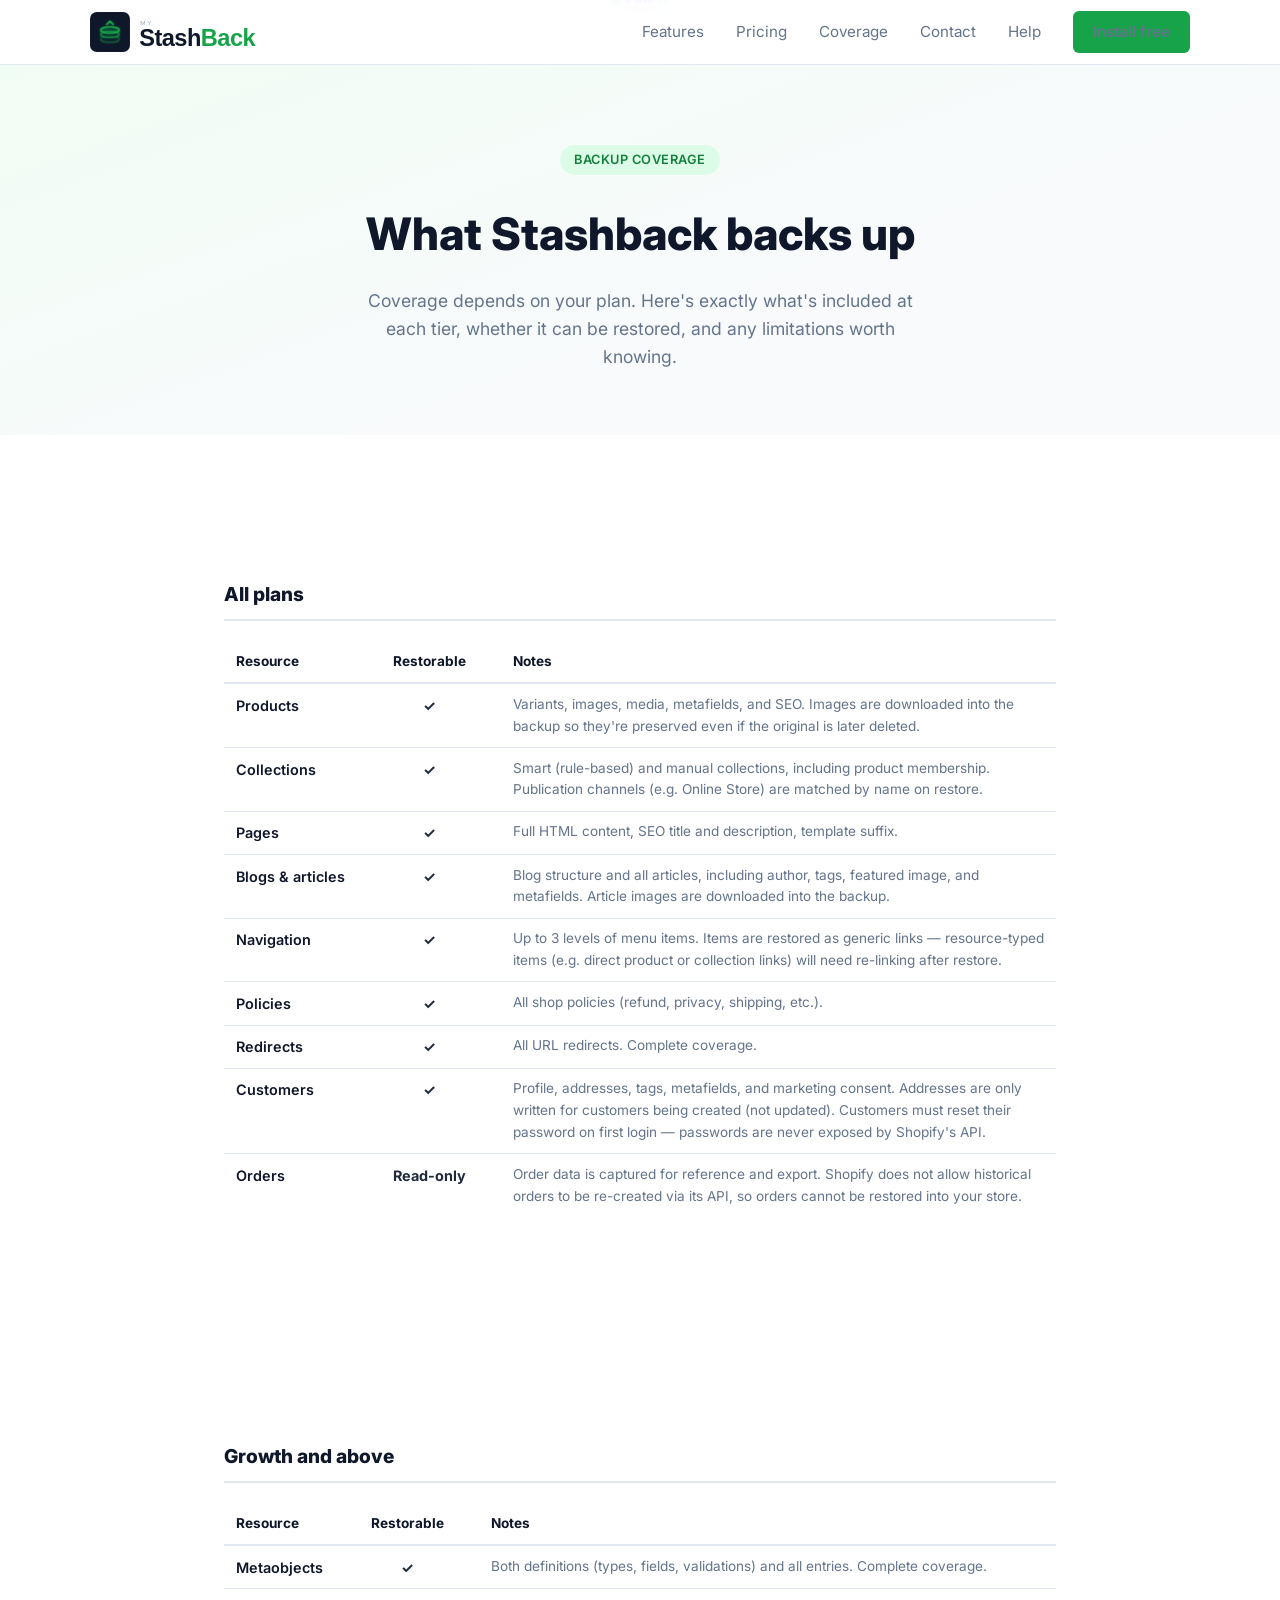
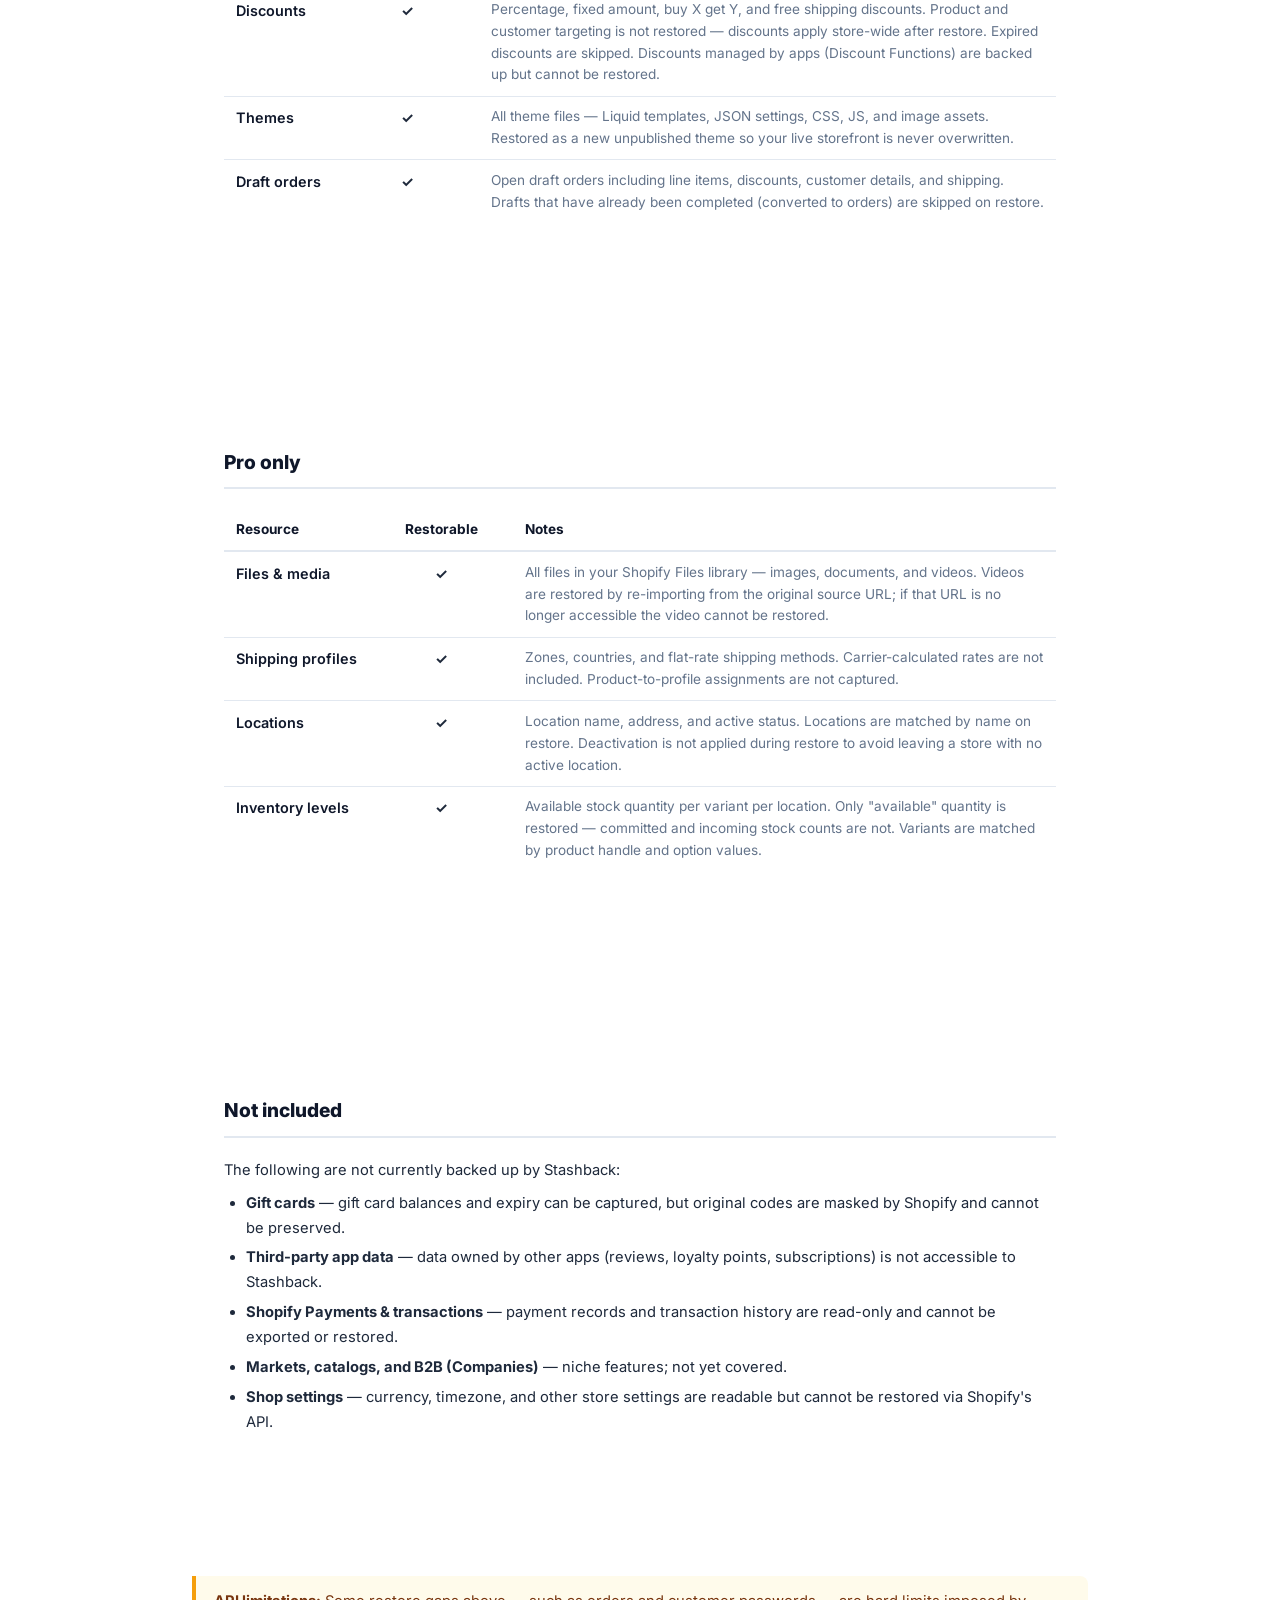
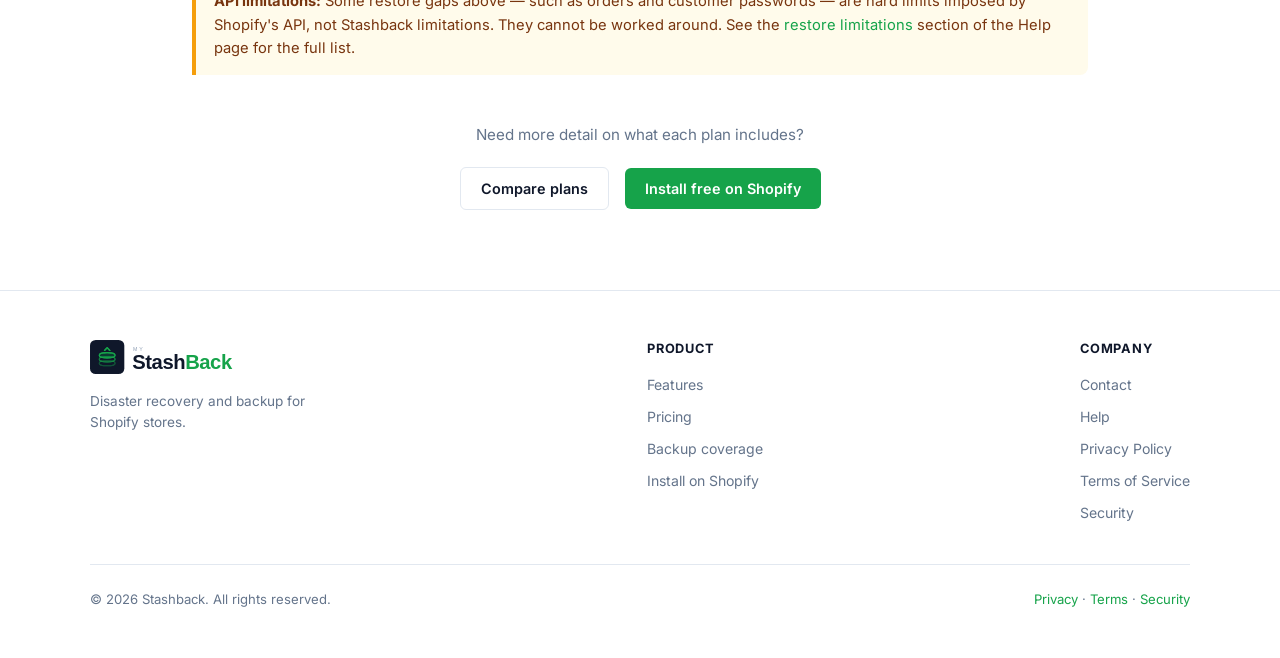
==== backup-coverage.html @ 40b05bed "feat: add backup coverage page and link it across the site New backup-coverage.html details every ba" ====
<!DOCTYPE html>
<html lang="en">
<head>
  <meta charset="UTF-8" />
  <meta name="viewport" content="width=device-width, initial-scale=1.0" />
  <title>Backup Coverage — Stashback</title>
  <meta name="description" content="See exactly what Stashback backs up and restores for your Shopify store — products, orders, customers, themes, and more — by plan." />
  <link rel="preconnect" href="https://fonts.googleapis.com">
  <link href="https://fonts.googleapis.com/css2?family=Inter:wght@400;900&display=swap" rel="stylesheet">
  <link rel="stylesheet" href="css/style.css" />
  <link rel="icon" href="/favicon.ico" sizes="any">
  <link rel="icon" href="/favicon-32x32.png" type="image/png">
  <link rel="apple-touch-icon" href="/apple-touch-icon.png">
  <style>
    .coverage-hero { background: linear-gradient(160deg, #f0fdf4 0%, #f8fafc 60%); padding: 5rem 2rem 4rem; text-align: center; }
    .coverage-hero h1 { font-size: clamp(1.8rem, 4vw, 2.8rem); font-weight: 800; color: var(--navy); margin-bottom: 1rem; }
    .coverage-hero p { font-size: 1.1rem; color: var(--gray); max-width: 560px; margin: 0 auto; }

    .coverage-body { max-width: 960px; margin: 0 auto; padding: 4rem 2rem 5rem; }

    .coverage-section { margin-bottom: 3.5rem; }
    .coverage-section h2 { font-size: 1.2rem; font-weight: 800; color: var(--navy); border-bottom: 2px solid var(--border); padding-bottom: .6rem; margin-bottom: 1.25rem; display: flex; align-items: center; gap: .6rem; flex-wrap: wrap; }

    .plan-badge { display: inline-block; font-size: .72rem; font-weight: 700; padding: .15rem .5rem; border-radius: 4px; vertical-align: middle; text-transform: uppercase; letter-spacing: .04em; }
    .badge-starter { background: #e0f2fe; color: #0369a1; }
    .badge-growth  { background: #dcfce7; color: #166534; }
    .badge-pro     { background: #ede9fe; color: #6d28d9; }

    .coverage-table { width: 100%; border-collapse: collapse; font-size: .9rem; margin-bottom: .5rem; }
    .coverage-table th { text-align: left; padding: .6rem .75rem; border-bottom: 2px solid var(--border); color: var(--navy); font-weight: 700; font-size: .85rem; }
    .coverage-table th:nth-child(2) { width: 9rem; text-align: center; }
    .coverage-table td { padding: .6rem .75rem; border-bottom: 1px solid var(--border); color: var(--text); vertical-align: top; }
    .coverage-table tr:last-child td { border-bottom: none; }
    .coverage-table td:nth-child(2) { text-align: center; }
    .coverage-table td:first-child { font-weight: 600; color: var(--navy); white-space: nowrap; }
    .coverage-table td:last-child { font-size: .85rem; color: var(--gray); }
    .check { color: var(--green); font-weight: 700; }
    .no    { color: #dc2626; font-weight: 700; }

    .help-note    { background: #f0fdf4; border-left: 4px solid var(--green); border-radius: 0 8px 8px 0; padding: .9rem 1.1rem; margin: 1.5rem 0; font-size: .92rem; color: var(--navy); line-height: 1.6; }
    .help-warning { background: #fffbeb; border-left: 4px solid #f59e0b; border-radius: 0 8px 8px 0; padding: .9rem 1.1rem; margin: 1.5rem 0; font-size: .92rem; color: #78350f; line-height: 1.6; }

    .not-included { font-size: .92rem; color: var(--text); line-height: 1.7; }
    .not-included ul { padding-left: 1.4rem; margin-top: .5rem; }
    .not-included li { margin-bottom: .3rem; }
  </style>
</head>
<body>

<nav>
  <div class="nav-inner">
    <a class="nav-logo" href="/"><img src="mystashback-logo.svg" alt="Stashback" class="logo-img"></a>
    <ul class="nav-links">
      <li><a href="index.html#features">Features</a></li>
      <li><a href="pricing.html">Pricing</a></li>
      <li><a href="backup-coverage.html">Coverage</a></li>
      <li><a href="contact.html">Contact</a></li>
      <li><a href="help.html">Help</a></li>
      <li><a href="https://apps.shopify.com/stashback" class="btn btn-primary">Install free</a></li>
    </ul>
    <button class="nav-toggle" aria-label="Open menu" aria-expanded="false"><span></span><span></span><span></span></button>
  </div>
</nav>

<div class="coverage-hero">
  <div class="hero-badge">Backup Coverage</div>
  <h1>What Stashback backs up</h1>
  <p>Coverage depends on your plan. Here's exactly what's included at each tier, whether it can be restored, and any limitations worth knowing.</p>
</div>

<div class="coverage-body">

  <!-- All Plans -->
  <section class="coverage-section">
    <h2>
      All plans
      <span class="plan-badge badge-starter">Starter</span>
      <span class="plan-badge badge-growth">Growth</span>
      <span class="plan-badge badge-pro">Pro</span>
    </h2>
    <table class="coverage-table">
      <thead>
        <tr>
          <th>Resource</th>
          <th>Restorable</th>
          <th>Notes</th>
        </tr>
      </thead>
      <tbody>
        <tr>
          <td>Products</td>
          <td class="check">✓</td>
          <td>Variants, images, media, metafields, and SEO. Images are downloaded into the backup so they're preserved even if the original is later deleted.</td>
        </tr>
        <tr>
          <td>Collections</td>
          <td class="check">✓</td>
          <td>Smart (rule-based) and manual collections, including product membership. Publication channels (e.g. Online Store) are matched by name on restore.</td>
        </tr>
        <tr>
          <td>Pages</td>
          <td class="check">✓</td>
          <td>Full HTML content, SEO title and description, template suffix.</td>
        </tr>
        <tr>
          <td>Blogs &amp; articles</td>
          <td class="check">✓</td>
          <td>Blog structure and all articles, including author, tags, featured image, and metafields. Article images are downloaded into the backup.</td>
        </tr>
        <tr>
          <td>Navigation</td>
          <td class="check">✓</td>
          <td>Up to 3 levels of menu items. Items are restored as generic links — resource-typed items (e.g. direct product or collection links) will need re-linking after restore.</td>
        </tr>
        <tr>
          <td>Policies</td>
          <td class="check">✓</td>
          <td>All shop policies (refund, privacy, shipping, etc.).</td>
        </tr>
        <tr>
          <td>Redirects</td>
          <td class="check">✓</td>
          <td>All URL redirects. Complete coverage.</td>
        </tr>
        <tr>
          <td>Customers</td>
          <td class="check">✓</td>
          <td>Profile, addresses, tags, metafields, and marketing consent. Addresses are only written for customers being created (not updated). Customers must reset their password on first login — passwords are never exposed by Shopify's API.</td>
        </tr>
        <tr>
          <td>Orders</td>
          <td class="no">Read-only</td>
          <td>Order data is captured for reference and export. Shopify does not allow historical orders to be re-created via its API, so orders cannot be restored into your store.</td>
        </tr>
      </tbody>
    </table>
  </section>

  <!-- Growth+ -->
  <section class="coverage-section">
    <h2>
      Growth and above
      <span class="plan-badge badge-growth">Growth</span>
      <span class="plan-badge badge-pro">Pro</span>
    </h2>
    <table class="coverage-table">
      <thead>
        <tr>
          <th>Resource</th>
          <th>Restorable</th>
          <th>Notes</th>
        </tr>
      </thead>
      <tbody>
        <tr>
          <td>Metaobjects</td>
          <td class="check">✓</td>
          <td>Both definitions (types, fields, validations) and all entries. Complete coverage.</td>
        </tr>
        <tr>
          <td>Discounts</td>
          <td class="check">✓</td>
          <td>Percentage, fixed amount, buy X get Y, and free shipping discounts. Product and customer targeting is not restored — discounts apply store-wide after restore. Expired discounts are skipped. Discounts managed by apps (Discount Functions) are backed up but cannot be restored.</td>
        </tr>
        <tr>
          <td>Themes</td>
          <td class="check">✓</td>
          <td>All theme files — Liquid templates, JSON settings, CSS, JS, and image assets. Restored as a new unpublished theme so your live storefront is never overwritten.</td>
        </tr>
        <tr>
          <td>Draft orders</td>
          <td class="check">✓</td>
          <td>Open draft orders including line items, discounts, customer details, and shipping. Drafts that have already been completed (converted to orders) are skipped on restore.</td>
        </tr>
      </tbody>
    </table>
  </section>

  <!-- Pro only -->
  <section class="coverage-section">
    <h2>
      Pro only
      <span class="plan-badge badge-pro">Pro</span>
    </h2>
    <table class="coverage-table">
      <thead>
        <tr>
          <th>Resource</th>
          <th>Restorable</th>
          <th>Notes</th>
        </tr>
      </thead>
      <tbody>
        <tr>
          <td>Files &amp; media</td>
          <td class="check">✓</td>
          <td>All files in your Shopify Files library — images, documents, and videos. Videos are restored by re-importing from the original source URL; if that URL is no longer accessible the video cannot be restored.</td>
        </tr>
        <tr>
          <td>Shipping profiles</td>
          <td class="check">✓</td>
          <td>Zones, countries, and flat-rate shipping methods. Carrier-calculated rates are not included. Product-to-profile assignments are not captured.</td>
        </tr>
        <tr>
          <td>Locations</td>
          <td class="check">✓</td>
          <td>Location name, address, and active status. Locations are matched by name on restore. Deactivation is not applied during restore to avoid leaving a store with no active location.</td>
        </tr>
        <tr>
          <td>Inventory levels</td>
          <td class="check">✓</td>
          <td>Available stock quantity per variant per location. Only "available" quantity is restored — committed and incoming stock counts are not. Variants are matched by product handle and option values.</td>
        </tr>
      </tbody>
    </table>
  </section>

  <!-- Not included -->
  <section class="coverage-section">
    <h2>Not included</h2>
    <div class="not-included">
      <p>The following are not currently backed up by Stashback:</p>
      <ul>
        <li><strong>Gift cards</strong> — gift card balances and expiry can be captured, but original codes are masked by Shopify and cannot be preserved.</li>
        <li><strong>Third-party app data</strong> — data owned by other apps (reviews, loyalty points, subscriptions) is not accessible to Stashback.</li>
        <li><strong>Shopify Payments &amp; transactions</strong> — payment records and transaction history are read-only and cannot be exported or restored.</li>
        <li><strong>Markets, catalogs, and B2B (Companies)</strong> — niche features; not yet covered.</li>
        <li><strong>Shop settings</strong> — currency, timezone, and other store settings are readable but cannot be restored via Shopify's API.</li>
      </ul>
    </div>
  </section>

  <div class="help-warning">
    <strong>API limitations:</strong> Some restore gaps above — such as orders and customer passwords — are hard limits imposed by Shopify's API, not Stashback limitations. They cannot be worked around. See the <a href="help.html#restore-limitations">restore limitations</a> section of the Help page for the full list.
  </div>

  <div style="text-align:center; margin-top: 3rem;">
    <p style="font-size:.95rem; color:var(--gray); margin-bottom:1.25rem;">Need more detail on what each plan includes?</p>
    <a href="pricing.html" class="btn btn-outline" style="margin-right:.75rem;">Compare plans</a>
    <a href="https://apps.shopify.com/stashback" class="btn btn-primary">Install free on Shopify</a>
  </div>

</div>

<footer>
  <div class="footer-inner">
    <div class="footer-brand">
      <a class="nav-logo" href="/"><img src="mystashback-logo.svg" alt="Stashback" class="logo-img"></a>
      <p>Disaster recovery and backup for Shopify stores.</p>
    </div>
    <div class="footer-links">
      <h4>Product</h4>
      <ul>
        <li><a href="index.html#features">Features</a></li>
        <li><a href="pricing.html">Pricing</a></li>
        <li><a href="backup-coverage.html">Backup coverage</a></li>
        <li><a href="https://apps.shopify.com/stashback">Install on Shopify</a></li>
      </ul>
    </div>
    <div class="footer-links">
      <h4>Company</h4>
      <ul>
        <li><a href="contact.html">Contact</a></li>
        <li><a href="help.html">Help</a></li>
        <li><a href="privacy.html">Privacy Policy</a></li>
        <li><a href="terms.html">Terms of Service</a></li>
        <li><a href="security.html">Security</a></li>
      </ul>
    </div>
  </div>
  <div class="footer-bottom">
    <span>© 2026 Stashback. All rights reserved.</span>
    <span><a href="privacy.html">Privacy</a> · <a href="terms.html">Terms</a> · <a href="security.html">Security</a></span>
  </div>
</footer>

<script src="js/nav.js"></script>
</body>
</html>
---- css/style.css ----
*, *::before, *::after { box-sizing: border-box; margin: 0; padding: 0; }

/* Prevent any element from causing horizontal page scroll */
html { overflow-x: hidden; }
body { overflow-x: clip; max-width: 100%; }
img, svg, video { max-width: 100%; }

:root {
  --navy: #0f172a;
  --green: #16a34a;
  --green-light: #dcfce7;
  --green-dark: #15803d;
  --gray: #64748b;
  --gray-light: #f1f5f9;
  --border: #e2e8f0;
  --white: #ffffff;
  --text: #1e293b;
  --radius: 10px;
  --shadow: 0 1px 3px rgba(0,0,0,.08), 0 4px 16px rgba(0,0,0,.06);
}

body {
  font-family: Inter, -apple-system, BlinkMacSystemFont, "Segoe UI", Roboto, sans-serif;
  color: var(--text);
  line-height: 1.6;
  background: var(--white);
}

a { color: var(--green); text-decoration: none; }
a:hover { text-decoration: underline; }

/* NAV */
nav {
  position: sticky; top: 0; z-index: 100;
  background: rgba(255,255,255,.92);
  backdrop-filter: blur(8px);
  border-bottom: 1px solid var(--border);
  padding: 0 2rem;
}
.nav-inner {
  max-width: 1100px; margin: 0 auto;
  display: flex; align-items: center; justify-content: space-between;
  height: 64px;
}
.nav-logo { text-decoration: none; display: inline-flex; align-items: center; }
.logo-img { height: 42px; width: auto; display: block; }
.nav-links { display: flex; align-items: center; gap: 2rem; list-style: none; }
.nav-links a { color: var(--gray); font-size: .95rem; }
.nav-links a:hover { color: var(--navy); text-decoration: none; }
.btn { display: inline-block; padding: .55rem 1.25rem; border-radius: 6px; font-size: .9rem; font-weight: 600; cursor: pointer; transition: background .15s, transform .1s; border: none; }
.btn-primary { background: var(--green); color: white; }
.btn-primary:hover { background: var(--green-dark); text-decoration: none; color: white; }
.btn-outline { background: transparent; color: var(--navy); border: 1.5px solid var(--border); }
.btn-outline:hover { border-color: var(--navy); text-decoration: none; }
.btn-lg { padding: .8rem 2rem; font-size: 1rem; border-radius: 8px; }

/* HERO */
.hero {
  background: linear-gradient(160deg, #f0fdf4 0%, #f8fafc 60%);
  padding: 7rem 2rem 6rem;
  text-align: center;
}
.hero-inner { max-width: 720px; margin: 0 auto; }
.hero-badge {
  display: inline-block; background: var(--green-light); color: var(--green-dark);
  font-size: .8rem; font-weight: 600; letter-spacing: .04em; text-transform: uppercase;
  padding: .3rem .9rem; border-radius: 100px; margin-bottom: 1.5rem;
}
.hero h1 { font-size: clamp(2rem, 5vw, 3.2rem); font-weight: 800; line-height: 1.15; color: var(--navy); margin-bottom: 1.25rem; }
.hero h1 span { color: var(--green); }
.hero p { font-size: 1.15rem; color: var(--gray); max-width: 560px; margin: 0 auto 2.5rem; }
.hero-cta { display: flex; gap: 1rem; justify-content: center; flex-wrap: wrap; }

/* LOGOS / SOCIAL PROOF */
.proof { padding: 2.5rem 2rem; text-align: center; border-bottom: 1px solid var(--border); }
.proof p { font-size: .85rem; color: var(--gray); text-transform: uppercase; letter-spacing: .06em; margin-bottom: 1rem; }

/* SECTIONS */
section { padding: 5rem 2rem; }
.section-inner { max-width: 1100px; margin: 0 auto; }
.section-label { font-size: .8rem; font-weight: 700; letter-spacing: .08em; text-transform: uppercase; color: var(--green); margin-bottom: .75rem; }
.section-title { font-size: clamp(1.6rem, 3vw, 2.2rem); font-weight: 800; color: var(--navy); margin-bottom: 1rem; }
.section-sub { font-size: 1.05rem; color: var(--gray); max-width: 560px; }

/* FEATURES GRID */
.features-grid { display: grid; grid-template-columns: repeat(auto-fit, minmax(280px, 1fr)); gap: 1.5rem; margin-top: 3rem; }
.feature-card { background: var(--white); border: 1px solid var(--border); border-radius: var(--radius); padding: 1.75rem; box-shadow: var(--shadow); }
.feature-icon { font-size: 1.75rem; margin-bottom: 1rem; }
.feature-card h3 { font-size: 1.05rem; font-weight: 700; color: var(--navy); margin-bottom: .5rem; }
.feature-card p { font-size: .92rem; color: var(--gray); }

/* HOW IT WORKS */
.how { background: var(--gray-light); }
.steps { display: grid; grid-template-columns: repeat(auto-fit, minmax(220px, 1fr)); gap: 2rem; margin-top: 3rem; }
.step { text-align: center; }
.step-num { width: 48px; height: 48px; background: var(--green); color: white; border-radius: 50%; font-weight: 800; font-size: 1.1rem; display: flex; align-items: center; justify-content: center; margin: 0 auto 1rem; }
.step h3 { font-size: 1rem; font-weight: 700; color: var(--navy); margin-bottom: .4rem; }
.step p { font-size: .9rem; color: var(--gray); }

/* PRICING */
.pricing-grid { display: grid; grid-template-columns: repeat(auto-fit, minmax(230px, 1fr)); gap: 1.5rem; margin-top: 3rem; align-items: start; }
.plan-card { border: 1px solid var(--border); border-radius: var(--radius); padding: 2rem 1.75rem; background: var(--white); box-shadow: var(--shadow); }
.plan-card.featured { border-color: var(--green); border-width: 2px; position: relative; }
.plan-badge { position: absolute; top: -12px; left: 50%; transform: translateX(-50%); background: var(--green); color: white; font-size: .72rem; font-weight: 700; letter-spacing: .06em; text-transform: uppercase; padding: .2rem .75rem; border-radius: 100px; white-space: nowrap; }
.plan-name { font-size: .85rem; font-weight: 700; text-transform: uppercase; letter-spacing: .06em; color: var(--gray); margin-bottom: .5rem; }
.plan-price { font-size: 2.4rem; font-weight: 800; color: var(--navy); line-height: 1; margin-bottom: .25rem; }
.plan-price sup { font-size: 1.1rem; vertical-align: top; margin-top: .4rem; display: inline-block; }
.plan-price span { font-size: .9rem; font-weight: 400; color: var(--gray); }
.plan-desc { font-size: .88rem; color: var(--gray); margin: .75rem 0 1.25rem; min-height: 2.5em; }
.plan-features { list-style: none; margin-bottom: 1.75rem; }
.plan-features li { font-size: .88rem; color: var(--text); padding: .35rem 0; border-bottom: 1px solid var(--border); display: flex; gap: .5rem; }
.plan-features li:last-child { border-bottom: none; }
.plan-features li::before { content: "✓"; color: var(--green); font-weight: 700; flex-shrink: 0; }
.plan-card .btn { width: 100%; text-align: center; }

/* CTA BAND */
.cta-band { background: var(--navy); color: white; text-align: center; padding: 5rem 2rem; }
.cta-band h2 { font-size: clamp(1.6rem, 3vw, 2.2rem); font-weight: 800; margin-bottom: 1rem; }
.cta-band p { color: #94a3b8; margin-bottom: 2rem; font-size: 1.05rem; }

/* FORM */
.form-card { background: var(--white); border: 1px solid var(--border); border-radius: var(--radius); padding: 2.5rem; max-width: 600px; margin: 3rem auto 0; box-shadow: var(--shadow); }
.form-group { margin-bottom: 1.25rem; }
.form-group label { display: block; font-size: .88rem; font-weight: 600; color: var(--navy); margin-bottom: .4rem; }
.form-group input, .form-group textarea, .form-group select {
  width: 100%; padding: .65rem .9rem; border: 1.5px solid var(--border);
  border-radius: 6px; font-size: .95rem; font-family: inherit;
  color: var(--text); background: var(--white); transition: border-color .15s;
}
.form-group input:focus, .form-group textarea:focus, .form-group select:focus {
  outline: none; border-color: var(--green);
}
.form-group textarea { resize: vertical; min-height: 120px; }
.form-submit { width: 100%; padding: .8rem; font-size: 1rem; }

/* FOOTER */
footer { border-top: 1px solid var(--border); padding: 3rem 2rem; }
.footer-inner { max-width: 1100px; margin: 0 auto; display: flex; flex-wrap: wrap; gap: 2rem; justify-content: space-between; align-items: flex-start; }
.footer-brand .logo-img { height: 36px; }
.footer-brand p { font-size: .85rem; color: var(--gray); margin-top: .5rem; max-width: 240px; }
.footer-links h4 { font-size: .8rem; font-weight: 700; text-transform: uppercase; letter-spacing: .06em; color: var(--navy); margin-bottom: .75rem; }
.footer-links ul { list-style: none; }
.footer-links li { margin-bottom: .4rem; }
.footer-links a { font-size: .88rem; color: var(--gray); }
.footer-links a:hover { color: var(--navy); }
.footer-bottom { max-width: 1100px; margin: 2rem auto 0; padding-top: 1.5rem; border-top: 1px solid var(--border); font-size: .82rem; color: var(--gray); display: flex; flex-wrap: wrap; gap: 1rem; justify-content: space-between; }

/* POLICY PAGES */
.policy { max-width: 760px; margin: 0 auto; padding: 4rem 2rem; }
.policy h1 { font-size: 2rem; font-weight: 800; color: var(--navy); margin-bottom: .5rem; }
.policy .updated { font-size: .85rem; color: var(--gray); margin-bottom: 2.5rem; }
.policy h2 { font-size: 1.15rem; font-weight: 700; color: var(--navy); margin: 2rem 0 .75rem; }
.policy p, .policy li { font-size: .95rem; color: #334155; line-height: 1.75; margin-bottom: .75rem; }
.policy ul, .policy ol { padding-left: 1.5rem; }
.policy li { margin-bottom: .4rem; }

/* CONTACT PAGE */
.contact-hero { background: var(--gray-light); padding: 4rem 2rem; text-align: center; }

/* HAMBURGER TOGGLE */
.nav-toggle {
  display: none;
  flex-direction: column;
  justify-content: center;
  gap: 5px;
  background: none;
  border: none;
  cursor: pointer;
  padding: 6px 4px;
  flex-shrink: 0;
}
.nav-toggle span {
  display: block;
  width: 22px;
  height: 2px;
  background: var(--navy);
  border-radius: 2px;
  transition: transform .2s, opacity .15s;
}

/* TABLE SCROLL WRAPPER */
.table-scroll { overflow-x: auto; -webkit-overflow-scrolling: touch; width: 100%; }

/* RESPONSIVE — tablet: shrink table font */
@media (max-width: 860px) {
  .compare-table th, .compare-table td { padding: .7rem .5rem; font-size: .82rem; }
  .plan-th .price { font-size: 1.2rem; }
}

/* RESPONSIVE — mobile */
@media (max-width: 640px) {
  /* Nav */
  nav { padding: 0 1rem; }
  .logo-img { height: 32px; }
  .nav-toggle { display: flex; }
  .nav-links {
    display: none;
    position: absolute;
    top: 64px; left: 0; right: 0; width: 100vw;
    background: rgba(255,255,255,.98);
    backdrop-filter: blur(8px);
    border-bottom: 1px solid var(--border);
    box-shadow: 0 6px 20px rgba(0,0,0,.08);
    flex-direction: column;
    align-items: stretch;
    padding: .5rem 1rem 1rem;
    gap: 0;
    z-index: 99;
  }
  nav.nav-open .nav-links { display: flex; }
  .nav-links a { display: block; padding: .7rem .25rem; color: var(--navy); border-bottom: 1px solid var(--border); font-size: 1rem; }
  .nav-links li:last-child a { border-bottom: none; }
  .nav-links .btn { display: block !important; text-align: center; margin-top: .75rem; padding: .7rem 1rem; }
  /* Hamburger → X */
  nav.nav-open .nav-toggle span:nth-child(1) { transform: translateY(7px) rotate(45deg); }
  nav.nav-open .nav-toggle span:nth-child(2) { opacity: 0; }
  nav.nav-open .nav-toggle span:nth-child(3) { transform: translateY(-7px) rotate(-45deg); }

  /* Sections */
  section { padding: 3rem 1.25rem; }
  .hero { padding: 3.5rem 1.25rem 3rem; }
  .cta-band { padding: 3.5rem 1.25rem; }
  .policy { padding: 2.5rem 1.25rem; }
  .contact-hero { padding: 2.5rem 1.25rem; }

  /* Cards */
  .form-card { padding: 1.5rem; margin-left: 0; margin-right: 0; }
  .plan-card { padding: 1.5rem; }

  /* Footer */
  .footer-inner { flex-direction: column; gap: 1.5rem; }
  .footer-bottom { flex-direction: column; gap: .5rem; }
}
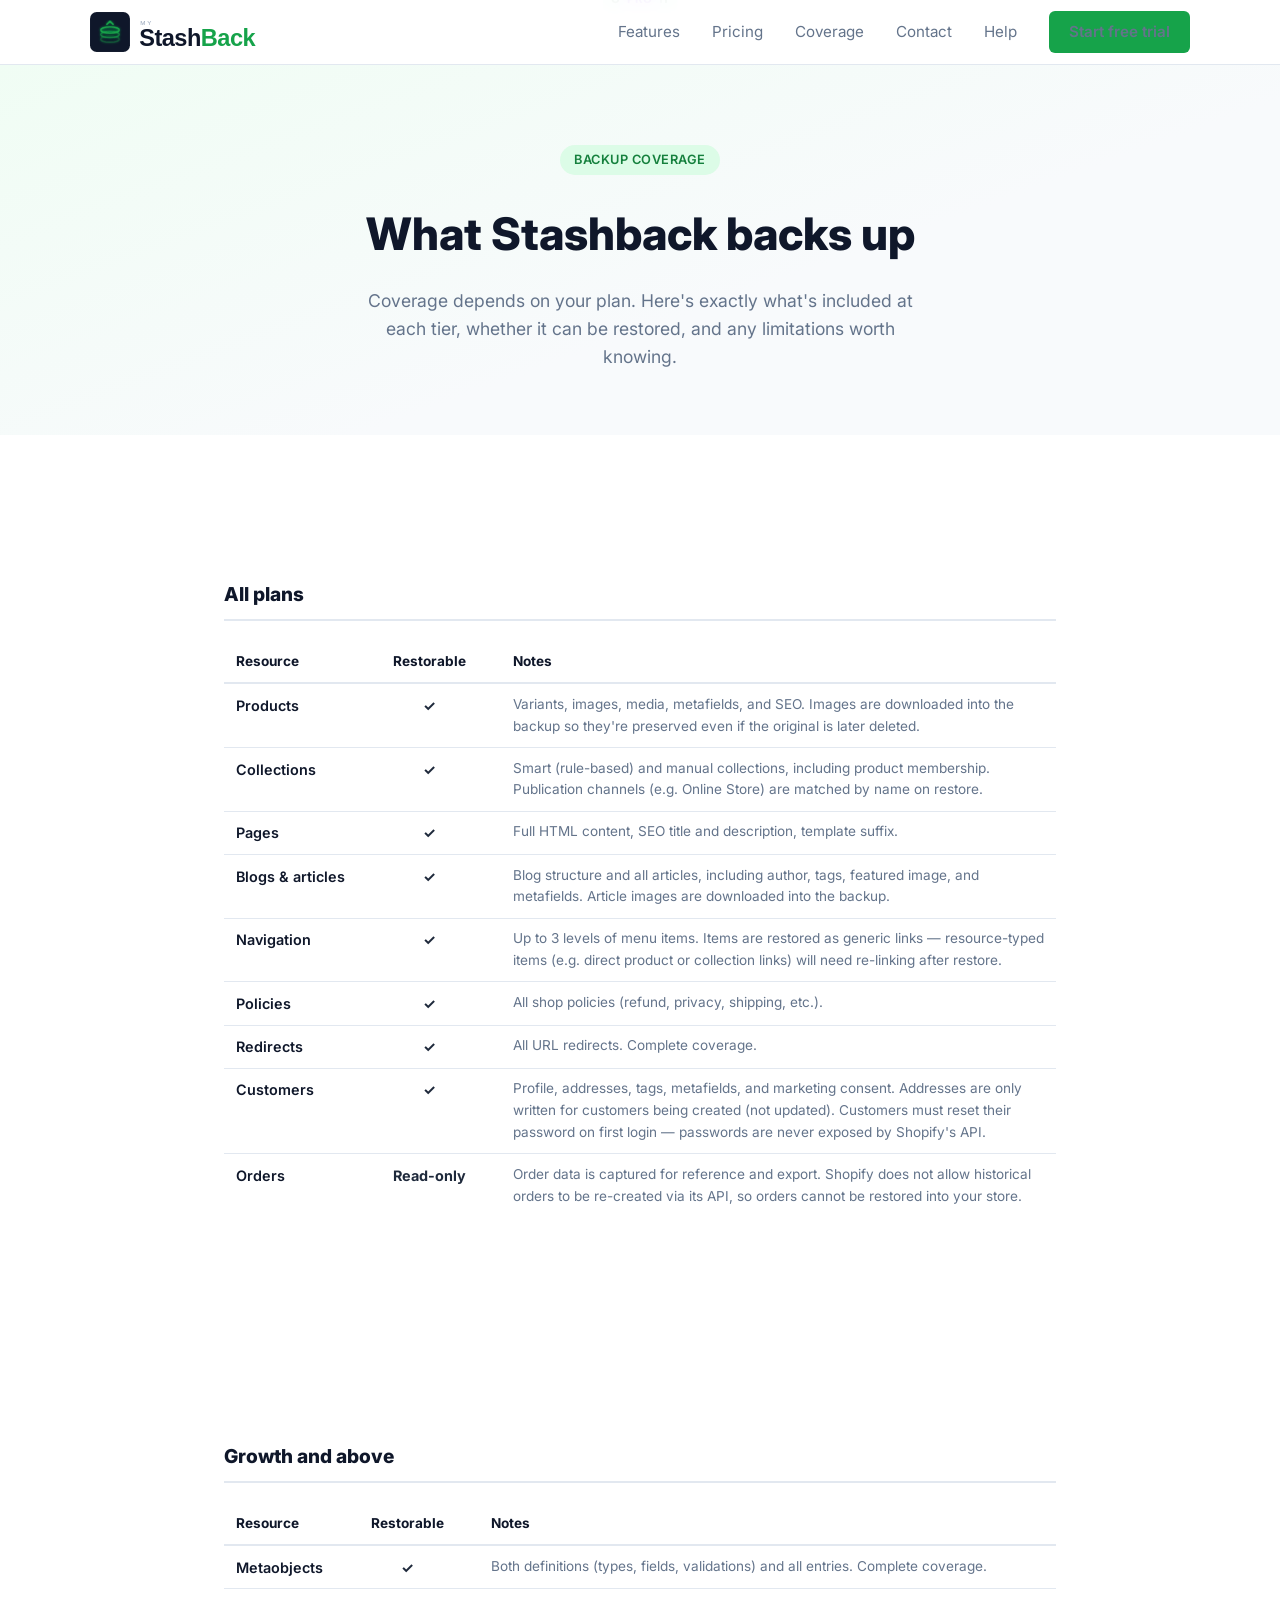
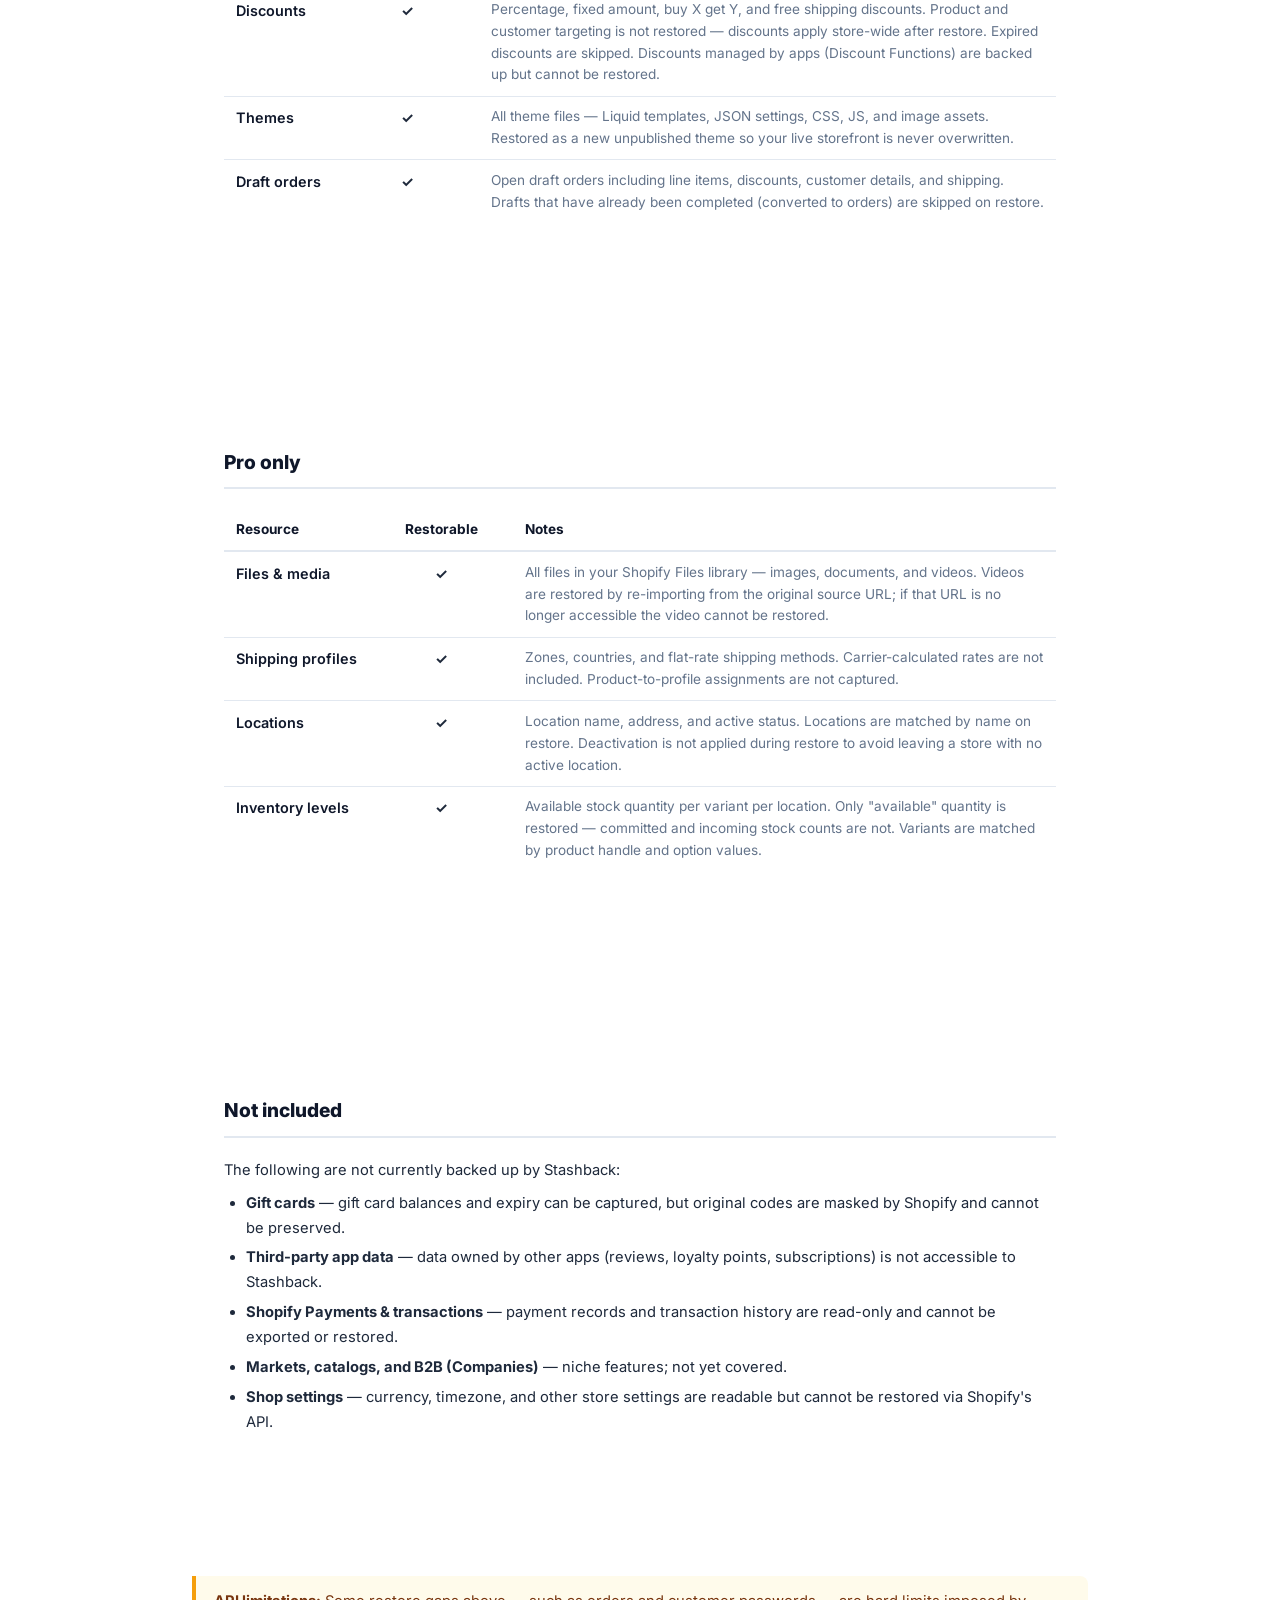
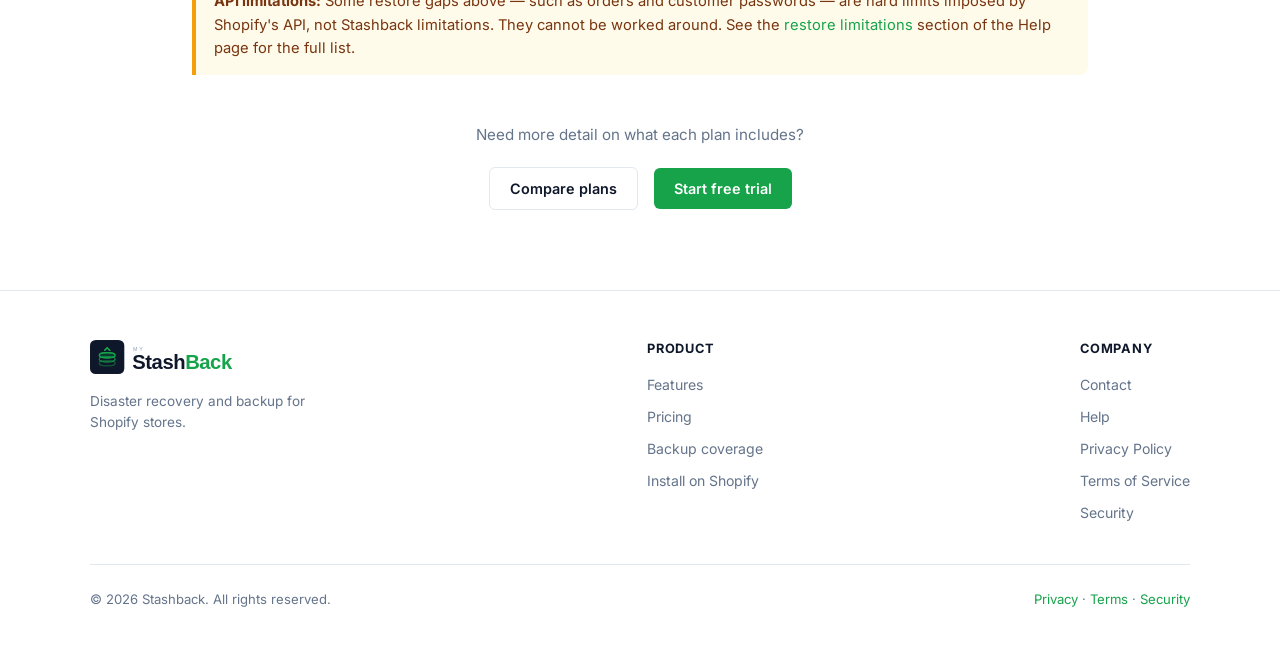
==== commit 4ee91553: "feat: add encryption and differentiator content to marketing site - Homepage: add AES-256-GCM encryp" ====
--- a/backup-coverage.html
+++ b/backup-coverage.html
@@ -56,7 +56,7 @@
       <li><a href="backup-coverage.html">Coverage</a></li>
       <li><a href="contact.html">Contact</a></li>
       <li><a href="help.html">Help</a></li>
-      <li><a href="https://apps.shopify.com/stashback" class="btn btn-primary">Install free</a></li>
+      <li><a href="https://apps.shopify.com/stashback" class="btn btn-primary">Start free trial</a></li>
     </ul>
     <button class="nav-toggle" aria-label="Open menu" aria-expanded="false"><span></span><span></span><span></span></button>
   </div>
@@ -237,7 +237,7 @@
   <div style="text-align:center; margin-top: 3rem;">
     <p style="font-size:.95rem; color:var(--gray); margin-bottom:1.25rem;">Need more detail on what each plan includes?</p>
     <a href="pricing.html" class="btn btn-outline" style="margin-right:.75rem;">Compare plans</a>
-    <a href="https://apps.shopify.com/stashback" class="btn btn-primary">Install free on Shopify</a>
+    <a href="https://apps.shopify.com/stashback" class="btn btn-primary">Start free trial</a>
   </div>
 
 </div>
--- a/css/style.css
+++ b/css/style.css
@@ -88,6 +88,12 @@
 .feature-icon { font-size: 1.75rem; margin-bottom: 1rem; }
 .feature-card h3 { font-size: 1.05rem; font-weight: 700; color: var(--navy); margin-bottom: .5rem; }
 .feature-card p { font-size: .92rem; color: var(--gray); }
+
+/* WHY STASHBACK */
+.diff-grid { display: grid; grid-template-columns: repeat(auto-fit, minmax(280px, 1fr)); gap: 1.5rem; margin-top: 3rem; }
+.diff-card { background: var(--white); border: 1px solid var(--border); border-left: 4px solid var(--green); border-radius: var(--radius); padding: 1.75rem; box-shadow: var(--shadow); }
+.diff-card h3 { font-size: 1.05rem; font-weight: 700; color: var(--navy); margin-bottom: .75rem; }
+.diff-card p { font-size: .92rem; color: var(--gray); line-height: 1.65; }
 
 /* HOW IT WORKS */
 .how { background: var(--gray-light); }
